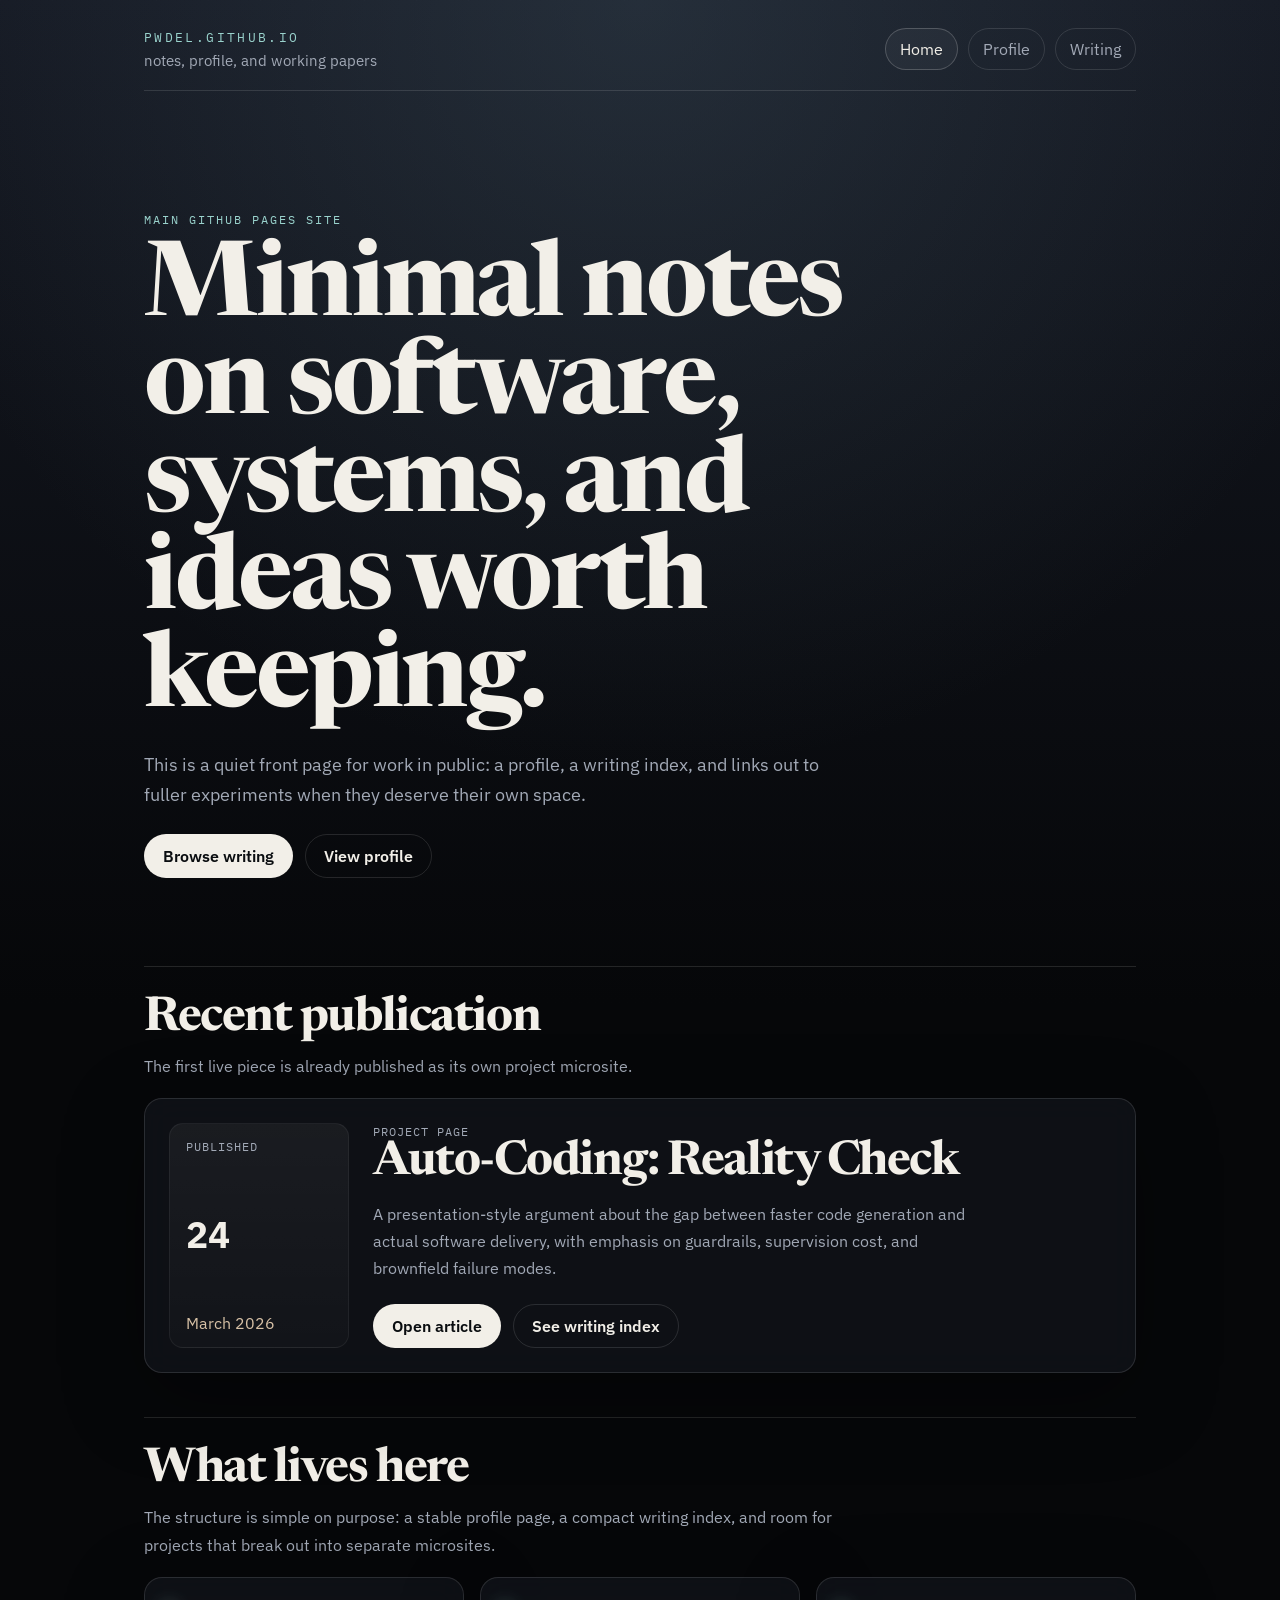
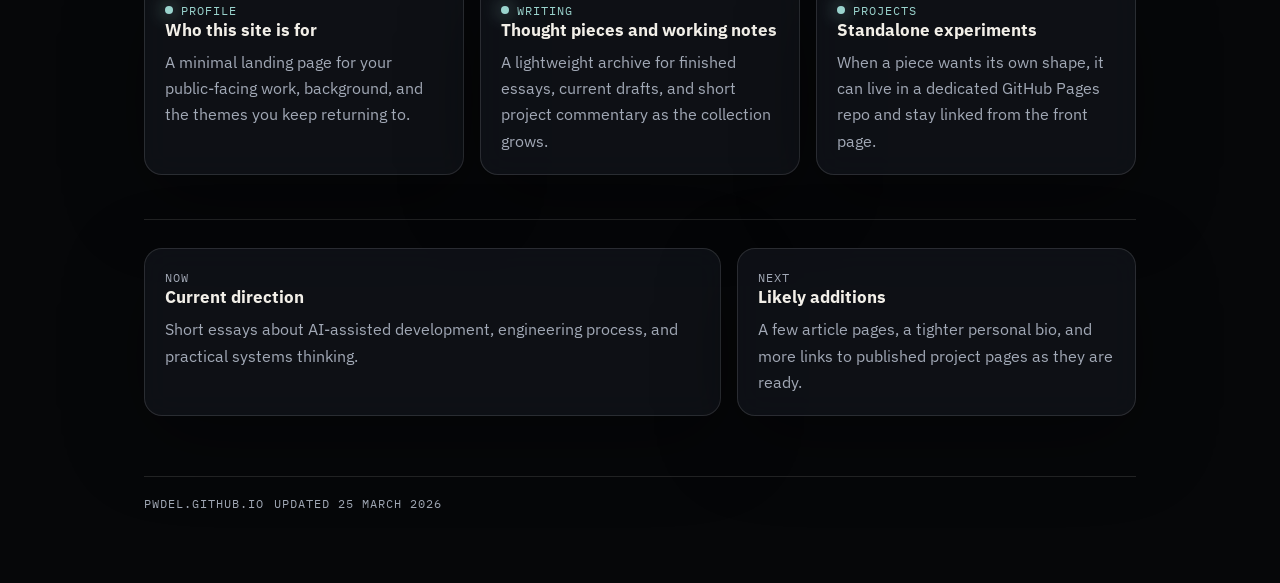
==== index.html @ 38456970 "Initial personal site" ====
<!DOCTYPE html>
<html lang="en">
<head>
  <meta charset="UTF-8">
  <meta name="viewport" content="width=device-width, initial-scale=1.0">
  <meta name="description" content="pwdel: minimal notes on software, systems, and ideas in public.">
  <title>pwdel</title>
  <link rel="stylesheet" href="/assets/site.css">
</head>
<body>
  <div class="site-shell">
    <header class="site-header">
      <a class="brand" href="/">
        <span class="brand-mark">pwdel.github.io</span>
        <span class="brand-sub">notes, profile, and working papers</span>
      </a>
      <nav class="site-nav" aria-label="Primary">
        <a href="/" aria-current="page">Home</a>
        <a href="/profile/">Profile</a>
        <a href="/writing/">Writing</a>
      </nav>
    </header>

    <main>
      <section class="hero">
        <p class="eyebrow">Main GitHub Pages Site</p>
        <h1>Minimal notes on software, systems, and ideas worth keeping.</h1>
        <p class="hero-copy">
          This is a quiet front page for work in public: a profile, a writing index, and links out to
          fuller experiments when they deserve their own space.
        </p>
        <div class="hero-actions">
          <a class="button" href="/writing/">Browse writing</a>
          <a class="button ghost" href="/profile/">View profile</a>
        </div>
      </section>

      <section class="section">
        <div class="section-header">
          <h2 class="section-title">Recent publication</h2>
          <p class="section-copy">The first live piece is already published as its own project microsite.</p>
        </div>

        <article class="feature-card">
          <div class="date-block">
            <span class="label">Published</span>
            <span class="day">24</span>
            <span class="month">March 2026</span>
          </div>
          <div>
            <div class="meta">Project page</div>
            <h3 class="feature-title">Auto-Coding: Reality Check</h3>
            <p class="feature-summary">
              A presentation-style argument about the gap between faster code generation and actual
              software delivery, with emphasis on guardrails, supervision cost, and brownfield failure modes.
            </p>
            <div class="link-row">
              <a class="button" href="https://pwdel.github.io/auto-code-reality-check/">Open article</a>
              <a class="button ghost" href="/writing/">See writing index</a>
            </div>
          </div>
        </article>
      </section>

      <section class="section">
        <div class="section-header">
          <h2 class="section-title">What lives here</h2>
          <p class="section-copy">The structure is simple on purpose: a stable profile page, a compact writing index, and room for projects that break out into separate microsites.</p>
        </div>
        <div class="card-grid">
          <article class="card">
            <div class="pill">Profile</div>
            <h3>Who this site is for</h3>
            <p>A minimal landing page for your public-facing work, background, and the themes you keep returning to.</p>
          </article>
          <article class="card">
            <div class="pill">Writing</div>
            <h3>Thought pieces and working notes</h3>
            <p>A lightweight archive for finished essays, current drafts, and short project commentary as the collection grows.</p>
          </article>
          <article class="card">
            <div class="pill">Projects</div>
            <h3>Standalone experiments</h3>
            <p>When a piece wants its own shape, it can live in a dedicated GitHub Pages repo and stay linked from the front page.</p>
          </article>
        </div>
      </section>

      <section class="section split">
        <article class="mini-card">
          <div class="meta">Now</div>
          <h3>Current direction</h3>
          <p>Short essays about AI-assisted development, engineering process, and practical systems thinking.</p>
        </article>
        <article class="mini-card">
          <div class="meta">Next</div>
          <h3>Likely additions</h3>
          <p>A few article pages, a tighter personal bio, and more links to published project pages as they are ready.</p>
        </article>
      </section>
    </main>

    <footer class="footer">
      <div class="footer-note">
        <span>pwdel.github.io</span>
        <span>Updated 25 March 2026</span>
      </div>
    </footer>
  </div>
</body>
</html>
---- assets/site.css ----
@import url('https://fonts.googleapis.com/css2?family=IBM+Plex+Mono:wght@400;500&family=IBM+Plex+Sans:wght@400;500;600;700&family=Newsreader:opsz,wght@6..72,500;6..72,700&display=swap');

:root {
  --bg: #060709;
  --bg-top: #151923;
  --panel: rgba(16, 19, 25, 0.82);
  --panel-strong: rgba(20, 24, 32, 0.92);
  --line: rgba(255, 255, 255, 0.12);
  --line-strong: rgba(255, 255, 255, 0.2);
  --text: #f2efe8;
  --muted: #a2a9b6;
  --accent: #9ad3cd;
  --accent-soft: rgba(154, 211, 205, 0.14);
  --warm: #d7c1a6;
  --shadow: 0 24px 80px rgba(0, 0, 0, 0.35);
  --radius: 18px;
  --content-width: 1040px;
}

* {
  box-sizing: border-box;
}

html {
  scroll-behavior: smooth;
}

body {
  margin: 0;
  min-height: 100vh;
  color: var(--text);
  font-family: 'IBM Plex Sans', sans-serif;
  background:
    radial-gradient(circle at top, rgba(74, 96, 111, 0.3), transparent 34%),
    linear-gradient(180deg, var(--bg-top) 0%, var(--bg) 46%);
}

body::before {
  content: "";
  position: fixed;
  inset: 0;
  pointer-events: none;
  opacity: 0.18;
  background-image:
    linear-gradient(rgba(255, 255, 255, 0.04) 1px, transparent 1px),
    linear-gradient(90deg, rgba(255, 255, 255, 0.04) 1px, transparent 1px);
  background-size: 52px 52px;
  mask-image: linear-gradient(180deg, rgba(0, 0, 0, 0.85), transparent 72%);
}

a {
  color: inherit;
}

.site-shell {
  position: relative;
  width: min(100%, var(--content-width));
  margin: 0 auto;
  padding: 28px 24px 72px;
}

.site-header {
  display: flex;
  align-items: center;
  justify-content: space-between;
  gap: 24px;
  padding-bottom: 20px;
}

.brand {
  display: inline-flex;
  flex-direction: column;
  gap: 4px;
  text-decoration: none;
}

.brand-mark {
  font-family: 'IBM Plex Mono', monospace;
  font-size: 0.82rem;
  letter-spacing: 0.18em;
  text-transform: uppercase;
  color: var(--accent);
}

.brand-sub {
  color: var(--muted);
  font-size: 0.95rem;
}

.site-nav {
  display: flex;
  flex-wrap: wrap;
  gap: 10px;
}

.site-nav a {
  border: 1px solid var(--line);
  border-radius: 999px;
  padding: 10px 14px;
  text-decoration: none;
  color: var(--muted);
  transition: 180ms ease;
}

.site-nav a:hover,
.site-nav a[aria-current="page"] {
  color: var(--text);
  border-color: var(--line-strong);
  background: rgba(255, 255, 255, 0.04);
}

.hero {
  padding: clamp(52px, 10vw, 120px) 0 44px;
  border-top: 1px solid var(--line);
}

.eyebrow {
  margin: 0 0 16px;
  font-family: 'IBM Plex Mono', monospace;
  font-size: 0.78rem;
  color: var(--accent);
  letter-spacing: 0.16em;
  text-transform: uppercase;
}

.hero h1,
.section-title,
.page-title,
.feature-title {
  margin: 0;
  font-family: 'Newsreader', serif;
  letter-spacing: -0.03em;
}

.hero h1 {
  max-width: 12ch;
  font-size: clamp(3.2rem, 9vw, 6.5rem);
  line-height: 0.94;
}

.hero-copy {
  max-width: 680px;
  margin-top: 18px;
  font-size: 1.1rem;
  line-height: 1.7;
  color: var(--muted);
}

.hero-actions {
  display: flex;
  flex-wrap: wrap;
  gap: 12px;
  margin-top: 24px;
}

.button {
  display: inline-flex;
  align-items: center;
  justify-content: center;
  min-height: 44px;
  padding: 0 18px;
  border-radius: 999px;
  border: 1px solid transparent;
  background: var(--text);
  color: #0a0d10;
  font-weight: 600;
  text-decoration: none;
  transition: 180ms ease;
}

.button:hover {
  transform: translateY(-1px);
}

.button.ghost {
  color: var(--text);
  background: transparent;
  border-color: var(--line);
}

.button.ghost:hover {
  border-color: var(--line-strong);
}

.section {
  margin-top: 44px;
  padding-top: 28px;
  border-top: 1px solid var(--line);
}

.section-header {
  display: grid;
  gap: 10px;
  margin-bottom: 18px;
}

.section-title,
.page-title {
  font-size: clamp(2rem, 4vw, 3rem);
  line-height: 1;
}

.section-copy,
.page-copy,
.lede,
.list-copy {
  margin: 0;
  max-width: 700px;
  line-height: 1.7;
  color: var(--muted);
}

.feature-card,
.card,
.timeline-item,
.mini-card {
  border: 1px solid var(--line);
  border-radius: var(--radius);
  background: var(--panel);
  box-shadow: var(--shadow);
  backdrop-filter: blur(14px);
}

.feature-card {
  display: grid;
  grid-template-columns: minmax(0, 180px) minmax(0, 1fr);
  gap: 24px;
  padding: 24px;
}

.date-block {
  display: flex;
  flex-direction: column;
  justify-content: space-between;
  gap: 14px;
  padding: 14px 16px;
  border-radius: 14px;
  background: linear-gradient(180deg, rgba(255, 255, 255, 0.05), rgba(255, 255, 255, 0.02));
  border: 1px solid rgba(255, 255, 255, 0.06);
}

.date-block .label,
.meta,
.list-meta,
.pill,
.footer-note {
  font-family: 'IBM Plex Mono', monospace;
  font-size: 0.78rem;
  letter-spacing: 0.08em;
  text-transform: uppercase;
}

.date-block .label,
.meta,
.list-meta,
.footer-note {
  color: var(--muted);
}

.date-block .day {
  font-size: 2.3rem;
  font-weight: 700;
  color: var(--text);
}

.date-block .month {
  color: var(--warm);
}

.feature-title {
  font-size: clamp(1.9rem, 4vw, 3rem);
  line-height: 1;
}

.feature-summary {
  margin: 14px 0 0;
  max-width: 60ch;
  line-height: 1.7;
  color: var(--muted);
}

.link-row {
  display: flex;
  flex-wrap: wrap;
  gap: 12px;
  margin-top: 22px;
}

.text-link {
  color: var(--accent);
  text-decoration: none;
}

.text-link:hover {
  text-decoration: underline;
}

.card-grid {
  display: grid;
  grid-template-columns: repeat(3, minmax(0, 1fr));
  gap: 16px;
}

.card,
.mini-card {
  padding: 20px;
}

.card h3,
.mini-card h3 {
  margin: 0 0 8px;
  font-size: 1.08rem;
}

.card p,
.mini-card p,
.timeline-item p {
  margin: 0;
  line-height: 1.65;
  color: var(--muted);
}

.pill {
  display: inline-flex;
  align-items: center;
  gap: 8px;
  color: var(--accent);
}

.pill::before {
  content: "";
  width: 8px;
  height: 8px;
  border-radius: 50%;
  background: currentColor;
  box-shadow: 0 0 18px currentColor;
}

.page-hero {
  padding: 54px 0 20px;
  border-top: 1px solid var(--line);
}

.page-title {
  max-width: 14ch;
}

.timeline {
  display: grid;
  gap: 16px;
}

.timeline-item {
  padding: 22px;
}

.timeline-top {
  display: flex;
  flex-wrap: wrap;
  align-items: center;
  justify-content: space-between;
  gap: 12px;
  margin-bottom: 12px;
}

.timeline-item h3 {
  margin: 0;
  font-family: 'Newsreader', serif;
  font-size: 2rem;
  line-height: 1;
}

.status-tag {
  display: inline-flex;
  align-items: center;
  gap: 8px;
  min-height: 28px;
  padding: 0 12px;
  border-radius: 999px;
  border: 1px solid var(--line);
  color: var(--muted);
  background: var(--panel-strong);
  font-family: 'IBM Plex Mono', monospace;
  font-size: 0.75rem;
  letter-spacing: 0.08em;
  text-transform: uppercase;
}

.status-tag.live {
  color: var(--accent);
  border-color: rgba(154, 211, 205, 0.25);
  background: var(--accent-soft);
}

.split {
  display: grid;
  grid-template-columns: minmax(0, 1.3fr) minmax(0, 0.9fr);
  gap: 16px;
}

.footer {
  margin-top: 60px;
  padding-top: 18px;
  border-top: 1px solid var(--line);
}

.footer-note {
  display: flex;
  flex-wrap: wrap;
  gap: 10px;
}

@media (max-width: 860px) {
  .site-header,
  .feature-card,
  .split {
    grid-template-columns: 1fr;
  }

  .site-header {
    display: grid;
  }

  .card-grid {
    grid-template-columns: 1fr;
  }
}

@media (max-width: 640px) {
  .site-shell {
    padding: 20px 16px 56px;
  }

  .hero {
    padding-top: 42px;
  }

  .hero h1 {
    max-width: 9ch;
  }

  .feature-card,
  .timeline-item,
  .card,
  .mini-card {
    padding: 18px;
  }

  .timeline-item h3 {
    font-size: 1.7rem;
  }
}
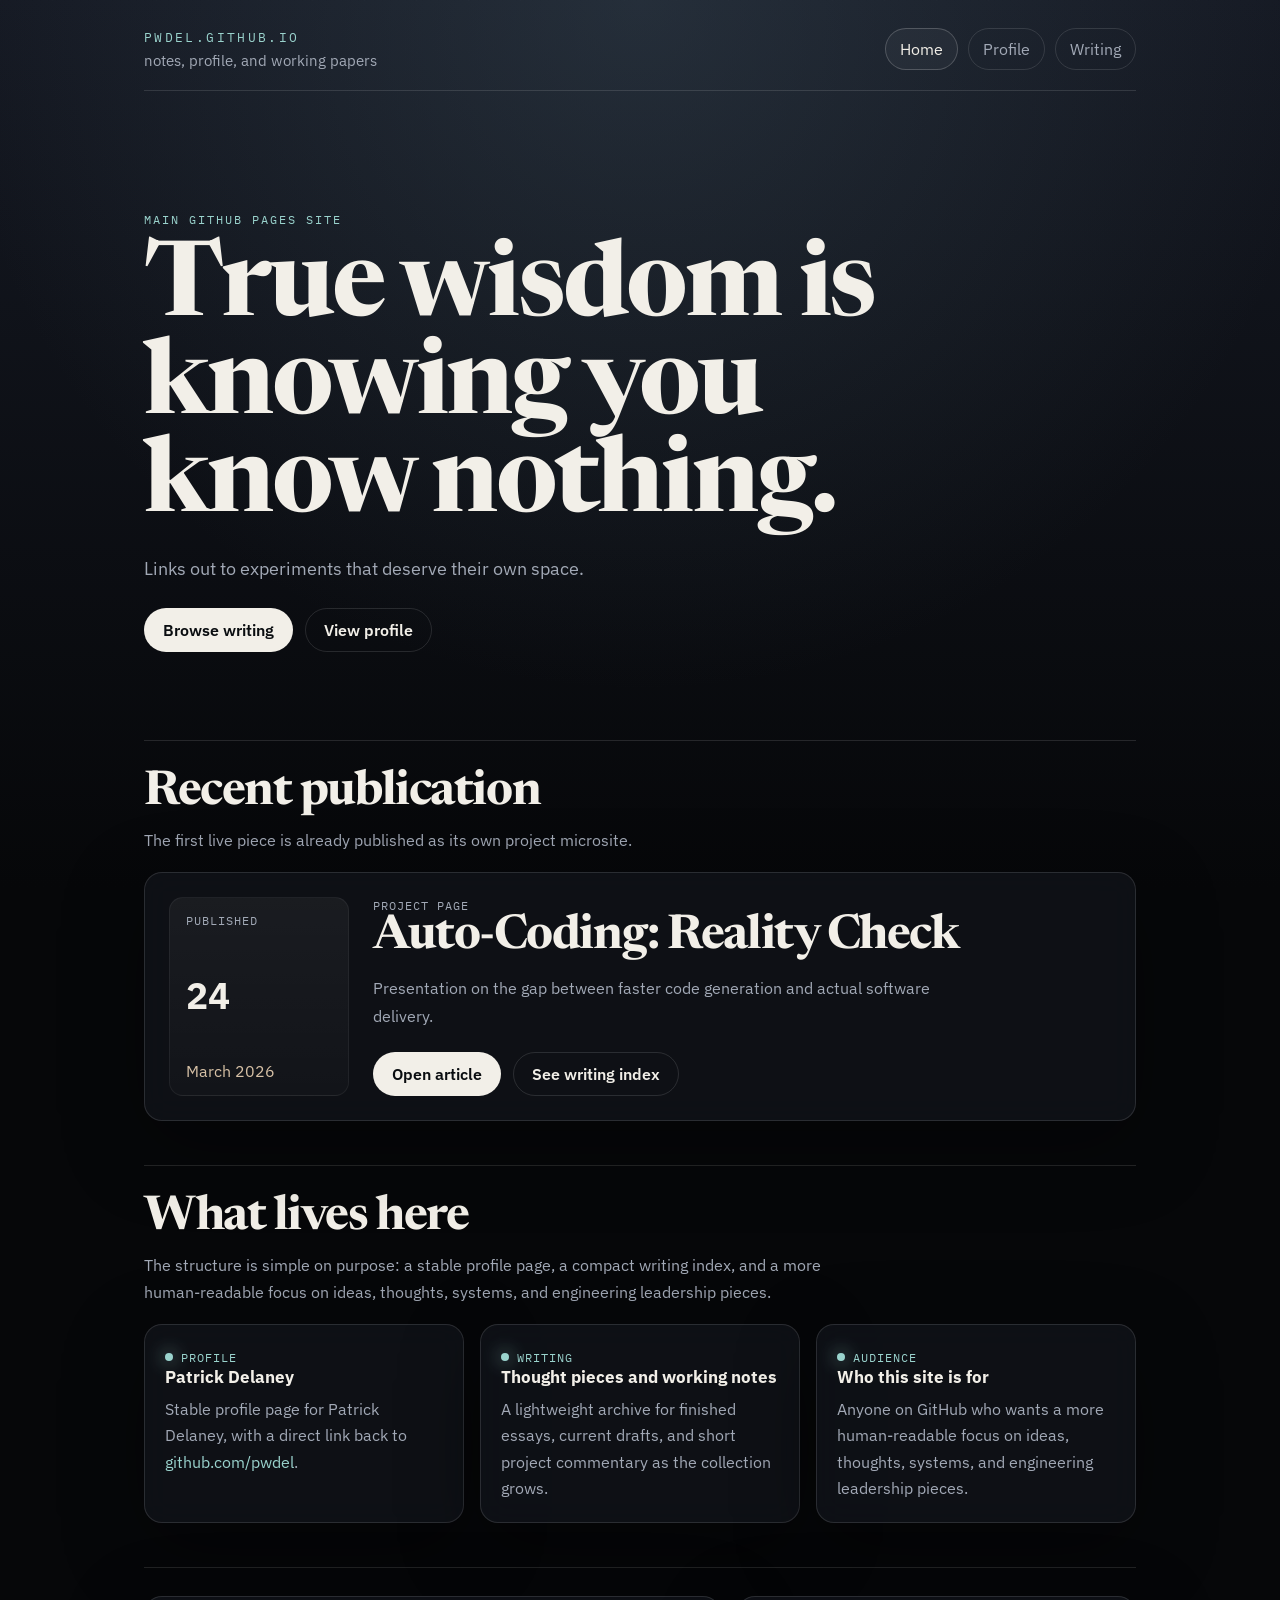
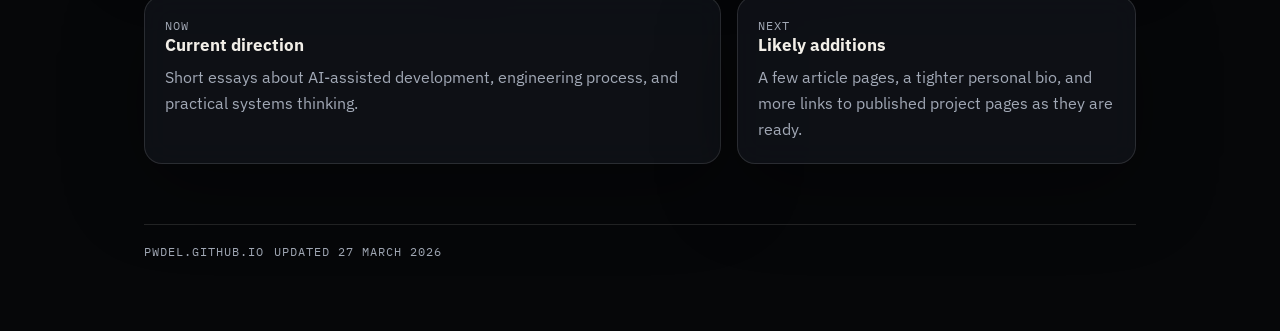
==== commit 7a26e702: "Update site and profile copy" ====
--- a/index.html
+++ b/index.html
@@ -24,10 +24,9 @@
     <main>
       <section class="hero">
         <p class="eyebrow">Main GitHub Pages Site</p>
-        <h1>Minimal notes on software, systems, and ideas worth keeping.</h1>
+        <h1>True wisdom is knowing you know nothing.</h1>
         <p class="hero-copy">
-          This is a quiet front page for work in public: a profile, a writing index, and links out to
-          fuller experiments when they deserve their own space.
+          Links out to experiments that deserve their own space.
         </p>
         <div class="hero-actions">
           <a class="button" href="/writing/">Browse writing</a>
@@ -51,8 +50,7 @@
             <div class="meta">Project page</div>
             <h3 class="feature-title">Auto-Coding: Reality Check</h3>
             <p class="feature-summary">
-              A presentation-style argument about the gap between faster code generation and actual
-              software delivery, with emphasis on guardrails, supervision cost, and brownfield failure modes.
+              Presentation on the gap between faster code generation and actual software delivery.
             </p>
             <div class="link-row">
               <a class="button" href="https://pwdel.github.io/auto-code-reality-check/">Open article</a>
@@ -65,13 +63,13 @@
       <section class="section">
         <div class="section-header">
           <h2 class="section-title">What lives here</h2>
-          <p class="section-copy">The structure is simple on purpose: a stable profile page, a compact writing index, and room for projects that break out into separate microsites.</p>
+          <p class="section-copy">The structure is simple on purpose: a stable profile page, a compact writing index, and a more human-readable focus on ideas, thoughts, systems, and engineering leadership pieces.</p>
         </div>
         <div class="card-grid">
           <article class="card">
             <div class="pill">Profile</div>
-            <h3>Who this site is for</h3>
-            <p>A minimal landing page for your public-facing work, background, and the themes you keep returning to.</p>
+            <h3>Patrick Delaney</h3>
+            <p>Stable profile page for Patrick Delaney, with a direct link back to <a class="text-link" href="https://github.com/pwdel">github.com/pwdel</a>.</p>
           </article>
           <article class="card">
             <div class="pill">Writing</div>
@@ -79,9 +77,9 @@
             <p>A lightweight archive for finished essays, current drafts, and short project commentary as the collection grows.</p>
           </article>
           <article class="card">
-            <div class="pill">Projects</div>
-            <h3>Standalone experiments</h3>
-            <p>When a piece wants its own shape, it can live in a dedicated GitHub Pages repo and stay linked from the front page.</p>
+            <div class="pill">Audience</div>
+            <h3>Who this site is for</h3>
+            <p>Anyone on GitHub who wants a more human-readable focus on ideas, thoughts, systems, and engineering leadership pieces.</p>
           </article>
         </div>
       </section>
@@ -103,7 +101,7 @@
     <footer class="footer">
       <div class="footer-note">
         <span>pwdel.github.io</span>
-        <span>Updated 25 March 2026</span>
+        <span>Updated 27 March 2026</span>
       </div>
     </footer>
   </div>
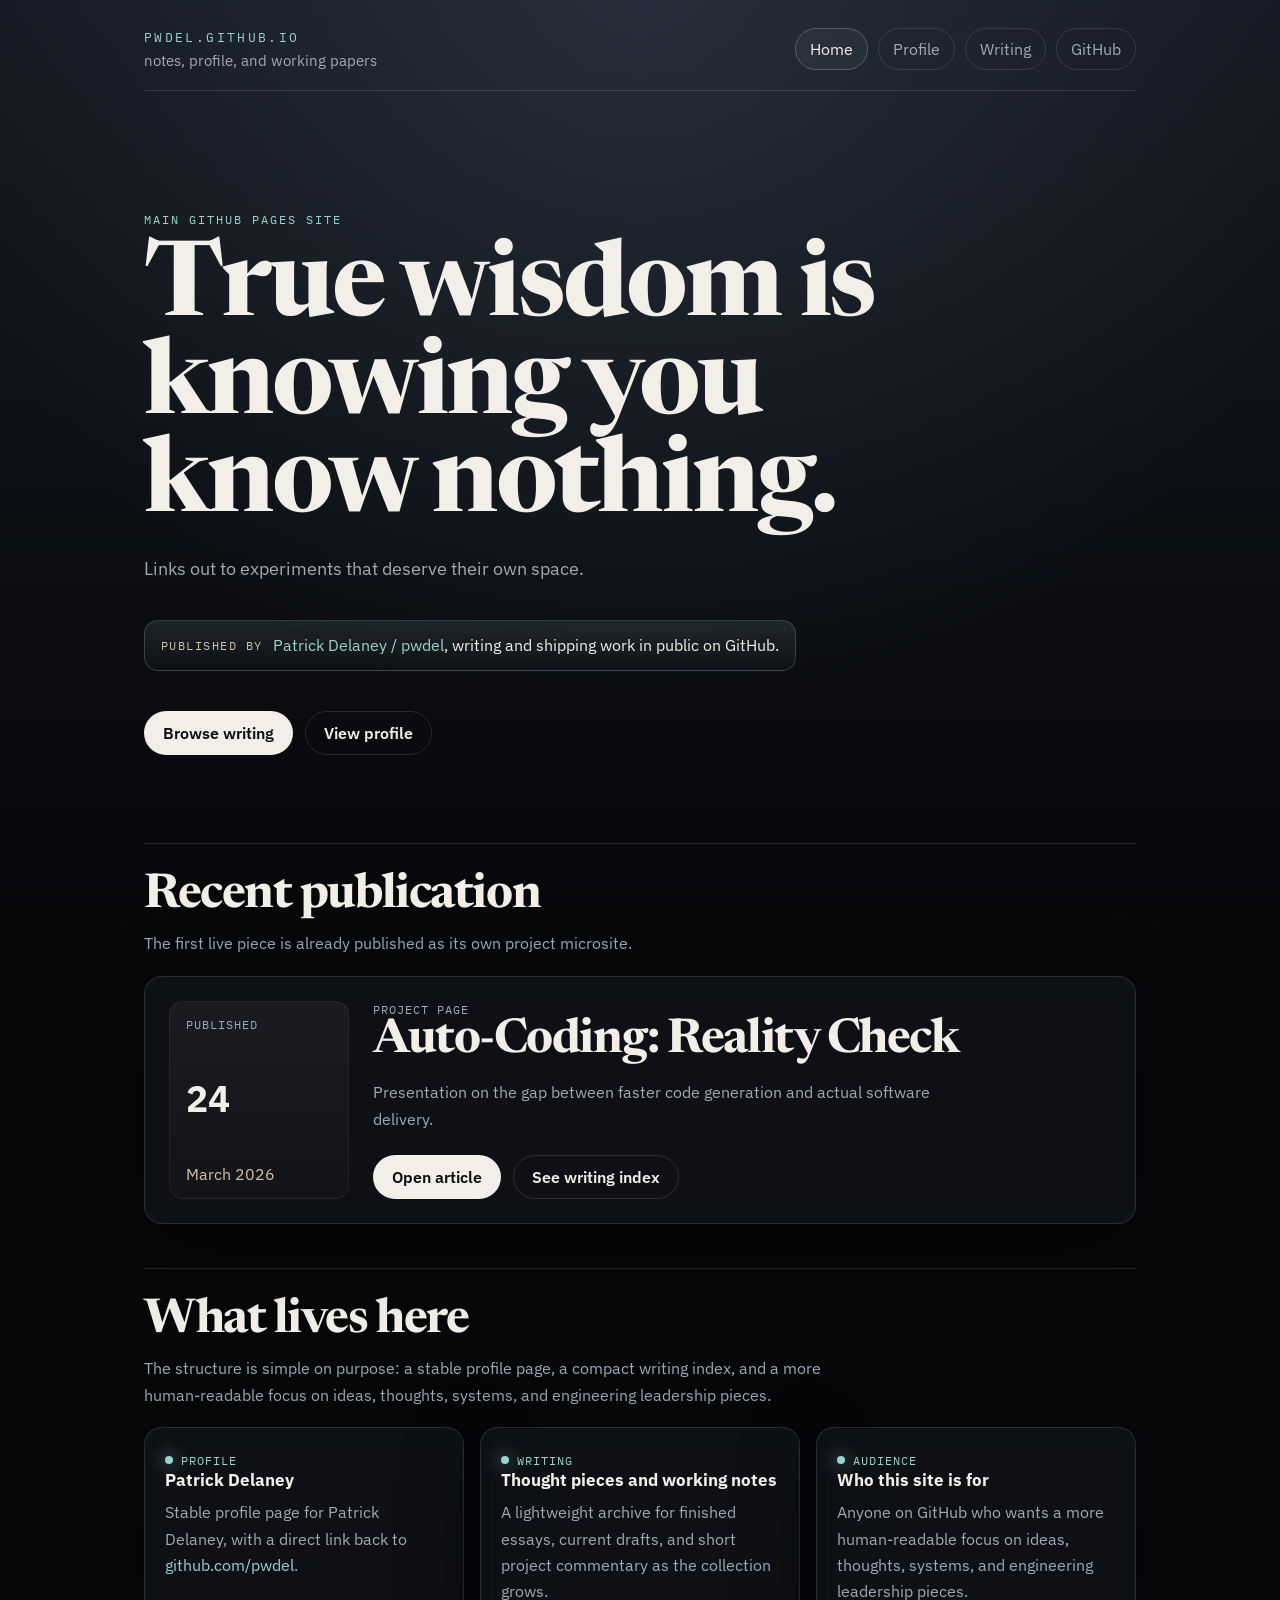
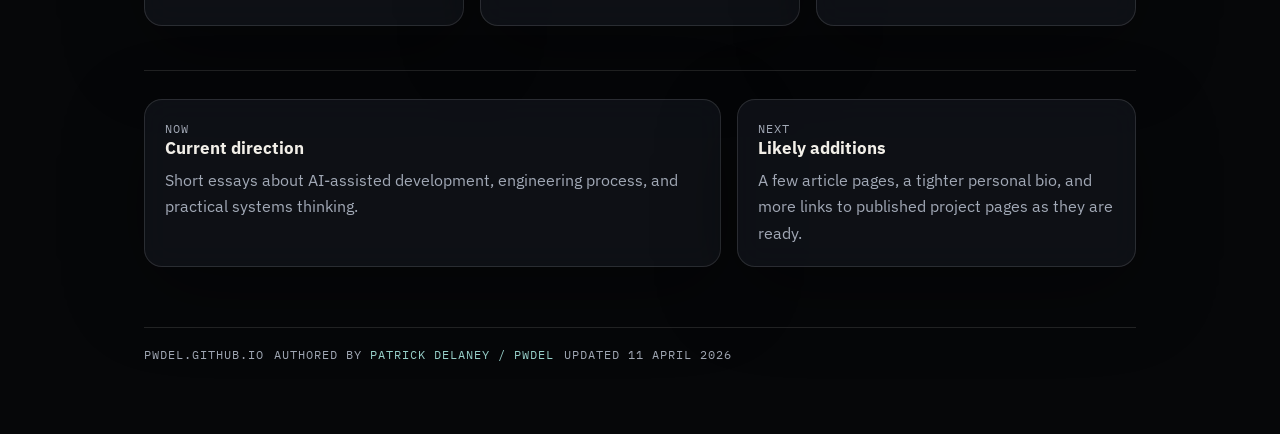
==== commit 71030cec: "Add authorship and local-friendly article links" ====
--- a/index.html
+++ b/index.html
@@ -18,6 +18,7 @@
         <a href="/" aria-current="page">Home</a>
         <a href="/profile/">Profile</a>
         <a href="/writing/">Writing</a>
+        <a href="https://github.com/pwdel" rel="me">GitHub</a>
       </nav>
     </header>
 
@@ -27,6 +28,10 @@
         <h1>True wisdom is knowing you know nothing.</h1>
         <p class="hero-copy">
           Links out to experiments that deserve their own space.
+        </p>
+        <p class="hero-attribution">
+          <span class="hero-attribution-label">Published by</span>
+          <span><a class="text-link" href="https://github.com/pwdel" rel="me">Patrick Delaney / pwdel</a>, writing and shipping work in public on GitHub.</span>
         </p>
         <div class="hero-actions">
           <a class="button" href="/writing/">Browse writing</a>
@@ -53,7 +58,7 @@
               Presentation on the gap between faster code generation and actual software delivery.
             </p>
             <div class="link-row">
-              <a class="button" href="https://pwdel.github.io/auto-code-reality-check/">Open article</a>
+              <a class="button" href="/auto-code-reality-check/">Open article</a>
               <a class="button ghost" href="/writing/">See writing index</a>
             </div>
           </div>
@@ -101,7 +106,8 @@
     <footer class="footer">
       <div class="footer-note">
         <span>pwdel.github.io</span>
-        <span>Updated 27 March 2026</span>
+        <span>Authored by <a class="text-link" href="https://github.com/pwdel" rel="me">Patrick Delaney / pwdel</a></span>
+        <span>Updated 11 April 2026</span>
       </div>
     </footer>
   </div>
--- a/assets/site.css
+++ b/assets/site.css
@@ -146,6 +146,29 @@
   color: var(--muted);
 }
 
+.hero-attribution {
+  display: inline-flex;
+  flex-wrap: wrap;
+  gap: 10px;
+  align-items: center;
+  max-width: 720px;
+  margin-top: 18px;
+  padding: 12px 16px;
+  border: 1px solid rgba(154, 211, 205, 0.22);
+  border-radius: 14px;
+  background: linear-gradient(180deg, rgba(154, 211, 205, 0.12), rgba(255, 255, 255, 0.02));
+  color: var(--text);
+  line-height: 1.6;
+}
+
+.hero-attribution-label {
+  font-family: 'IBM Plex Mono', monospace;
+  font-size: 0.76rem;
+  letter-spacing: 0.12em;
+  text-transform: uppercase;
+  color: var(--warm);
+}
+
 .hero-actions {
   display: flex;
   flex-wrap: wrap;
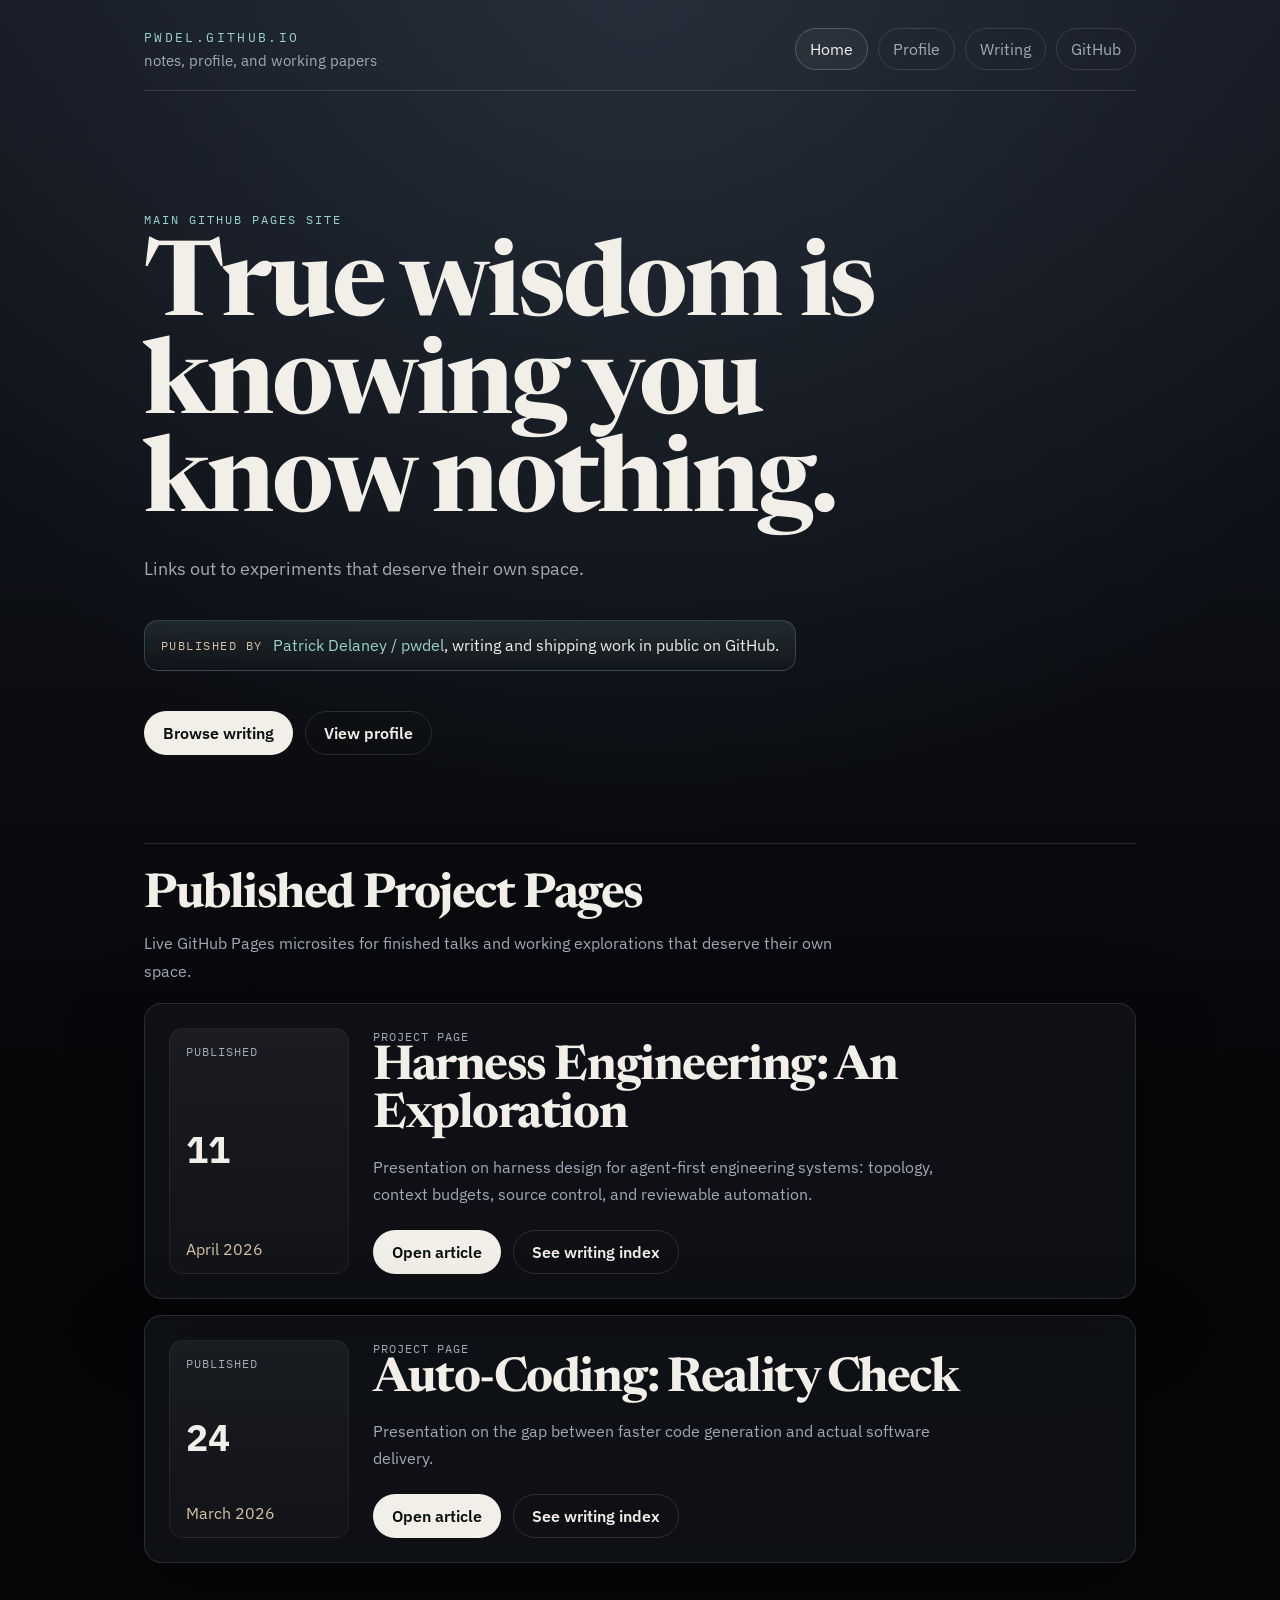
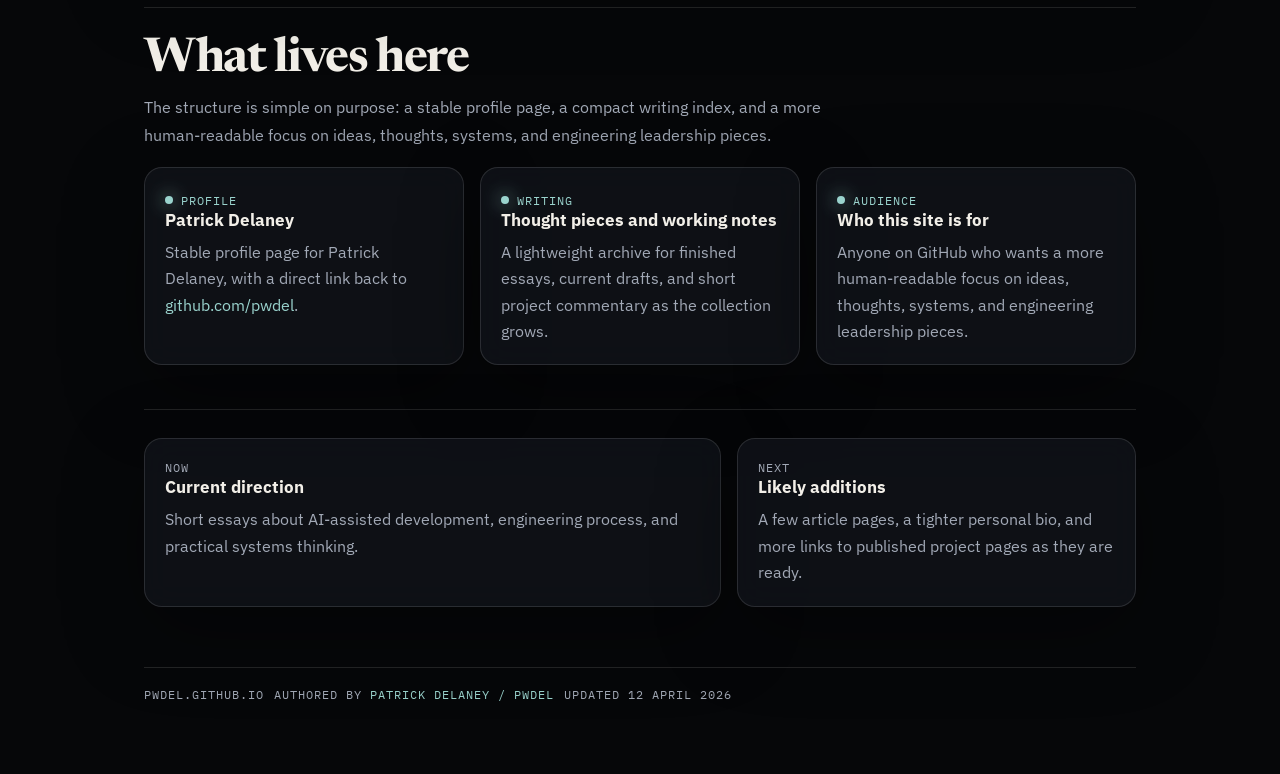
==== commit 730d7cfa: "Add Harness Engineering to published project pages" ====
--- a/index.html
+++ b/index.html
@@ -41,28 +41,49 @@
 
       <section class="section">
         <div class="section-header">
-          <h2 class="section-title">Recent publication</h2>
-          <p class="section-copy">The first live piece is already published as its own project microsite.</p>
+          <h2 class="section-title">Published Project Pages</h2>
+          <p class="section-copy">Live GitHub Pages microsites for finished talks and working explorations that deserve their own space.</p>
         </div>
 
-        <article class="feature-card">
-          <div class="date-block">
-            <span class="label">Published</span>
-            <span class="day">24</span>
-            <span class="month">March 2026</span>
-          </div>
-          <div>
-            <div class="meta">Project page</div>
-            <h3 class="feature-title">Auto-Coding: Reality Check</h3>
-            <p class="feature-summary">
-              Presentation on the gap between faster code generation and actual software delivery.
-            </p>
-            <div class="link-row">
-              <a class="button" href="/auto-code-reality-check/">Open article</a>
-              <a class="button ghost" href="/writing/">See writing index</a>
+        <div class="feature-list">
+          <article class="feature-card">
+            <div class="date-block">
+              <span class="label">Published</span>
+              <span class="day">11</span>
+              <span class="month">April 2026</span>
             </div>
-          </div>
-        </article>
+            <div>
+              <div class="meta">Project page</div>
+              <h3 class="feature-title">Harness Engineering: An Exploration</h3>
+              <p class="feature-summary">
+                Presentation on harness design for agent-first engineering systems: topology, context budgets, source control, and reviewable automation.
+              </p>
+              <div class="link-row">
+                <a class="button" href="/harness-engineering-exploration/">Open article</a>
+                <a class="button ghost" href="/writing/">See writing index</a>
+              </div>
+            </div>
+          </article>
+
+          <article class="feature-card">
+            <div class="date-block">
+              <span class="label">Published</span>
+              <span class="day">24</span>
+              <span class="month">March 2026</span>
+            </div>
+            <div>
+              <div class="meta">Project page</div>
+              <h3 class="feature-title">Auto-Coding: Reality Check</h3>
+              <p class="feature-summary">
+                Presentation on the gap between faster code generation and actual software delivery.
+              </p>
+              <div class="link-row">
+                <a class="button" href="/auto-code-reality-check/">Open article</a>
+                <a class="button ghost" href="/writing/">See writing index</a>
+              </div>
+            </div>
+          </article>
+        </div>
       </section>
 
       <section class="section">
@@ -107,7 +128,7 @@
       <div class="footer-note">
         <span>pwdel.github.io</span>
         <span>Authored by <a class="text-link" href="https://github.com/pwdel" rel="me">Patrick Delaney / pwdel</a></span>
-        <span>Updated 11 April 2026</span>
+        <span>Updated 12 April 2026</span>
       </div>
     </footer>
   </div>
--- a/assets/site.css
+++ b/assets/site.css
@@ -251,6 +251,11 @@
   padding: 24px;
 }
 
+.feature-list {
+  display: grid;
+  gap: 16px;
+}
+
 .date-block {
   display: flex;
   flex-direction: column;
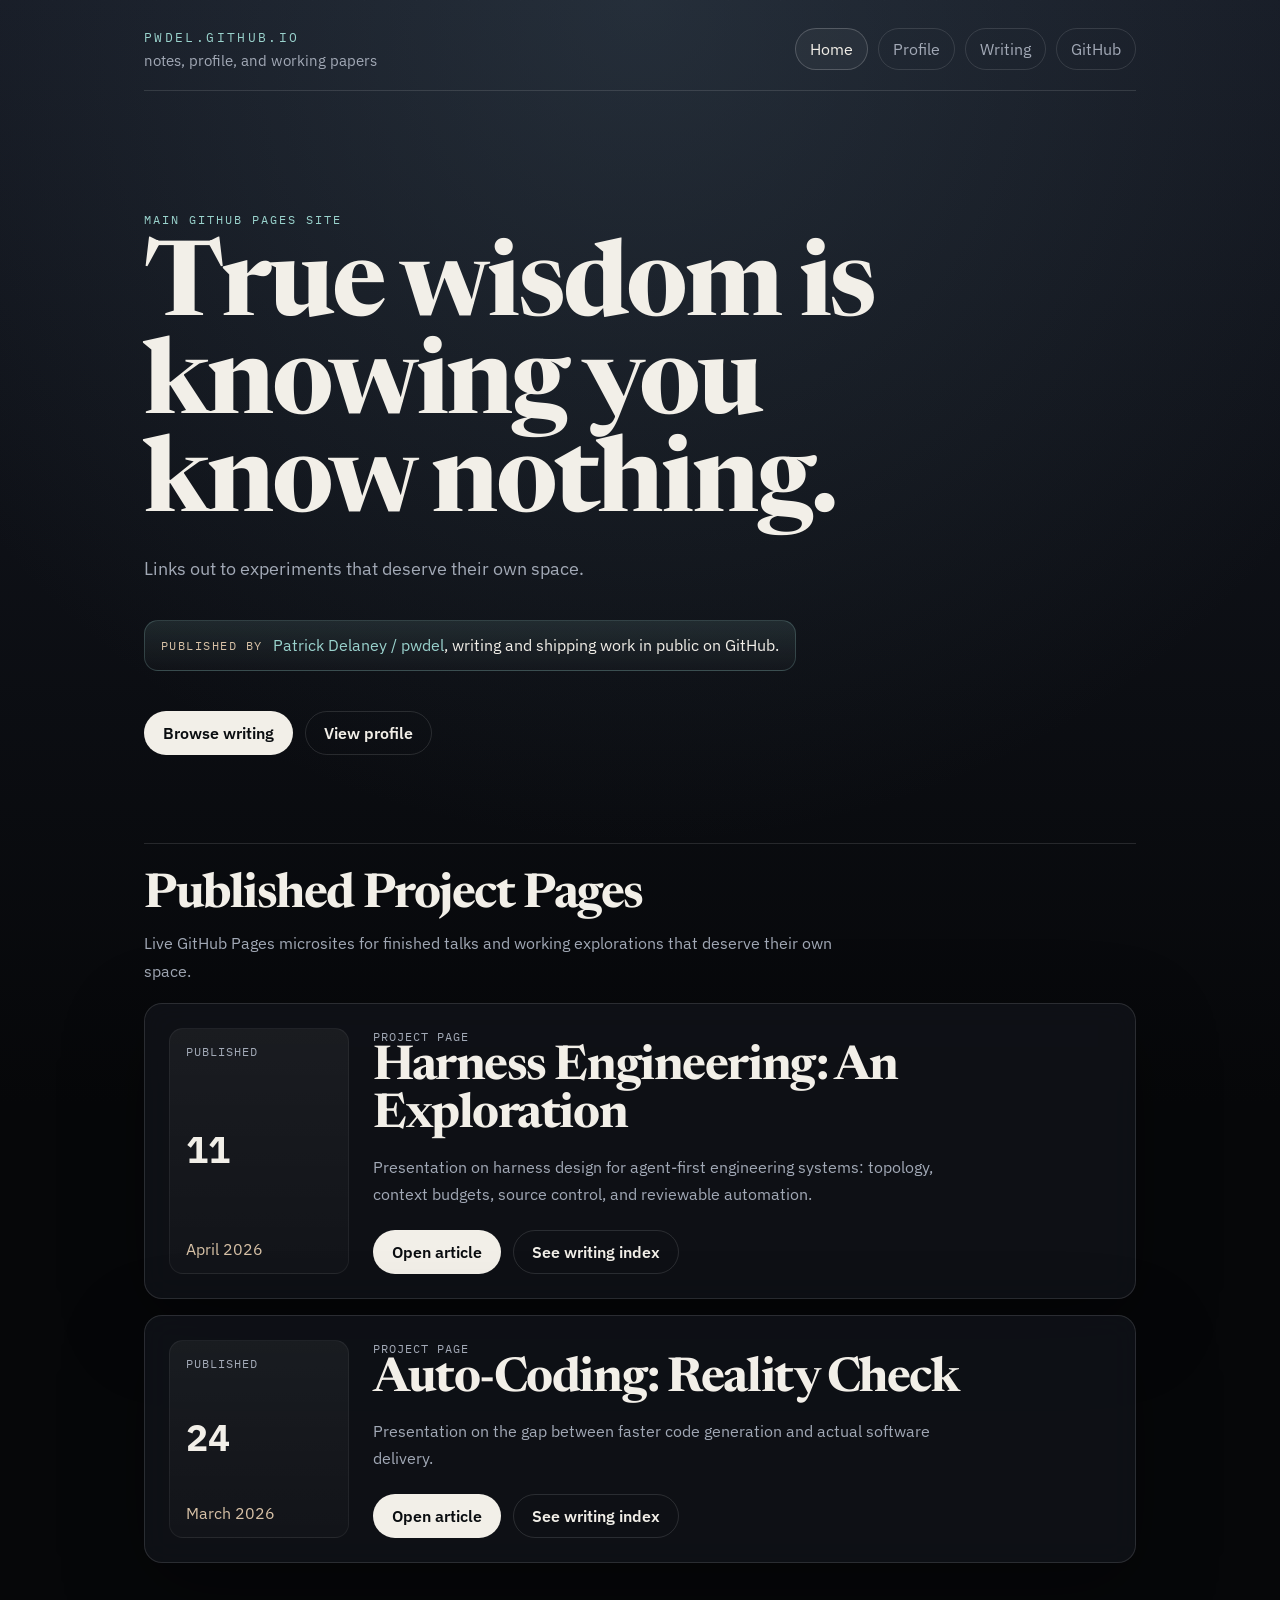
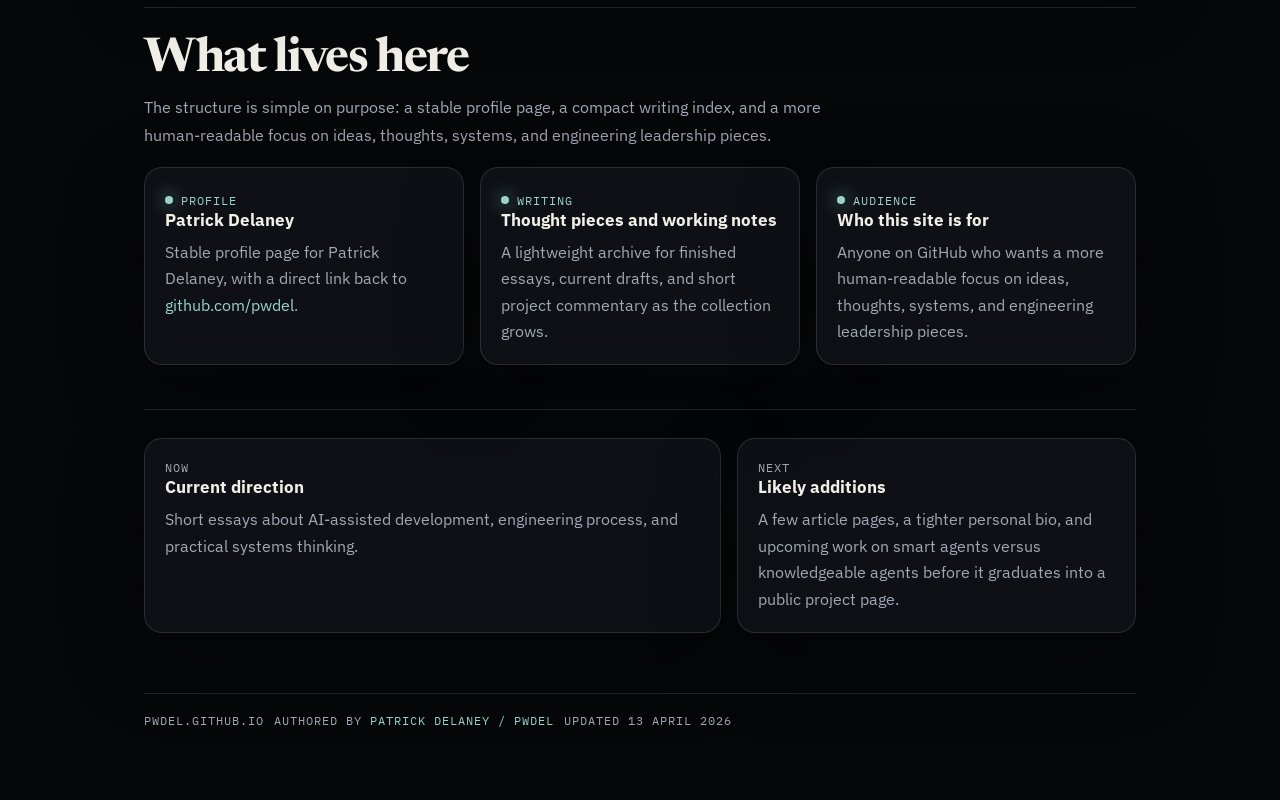
==== commit 6504a977: "Add smart agents topic to future work" ====
--- a/index.html
+++ b/index.html
@@ -119,7 +119,7 @@
         <article class="mini-card">
           <div class="meta">Next</div>
           <h3>Likely additions</h3>
-          <p>A few article pages, a tighter personal bio, and more links to published project pages as they are ready.</p>
+          <p>A few article pages, a tighter personal bio, and upcoming work on smart agents versus knowledgeable agents before it graduates into a public project page.</p>
         </article>
       </section>
     </main>
@@ -128,7 +128,7 @@
       <div class="footer-note">
         <span>pwdel.github.io</span>
         <span>Authored by <a class="text-link" href="https://github.com/pwdel" rel="me">Patrick Delaney / pwdel</a></span>
-        <span>Updated 12 April 2026</span>
+        <span>Updated 13 April 2026</span>
       </div>
     </footer>
   </div>
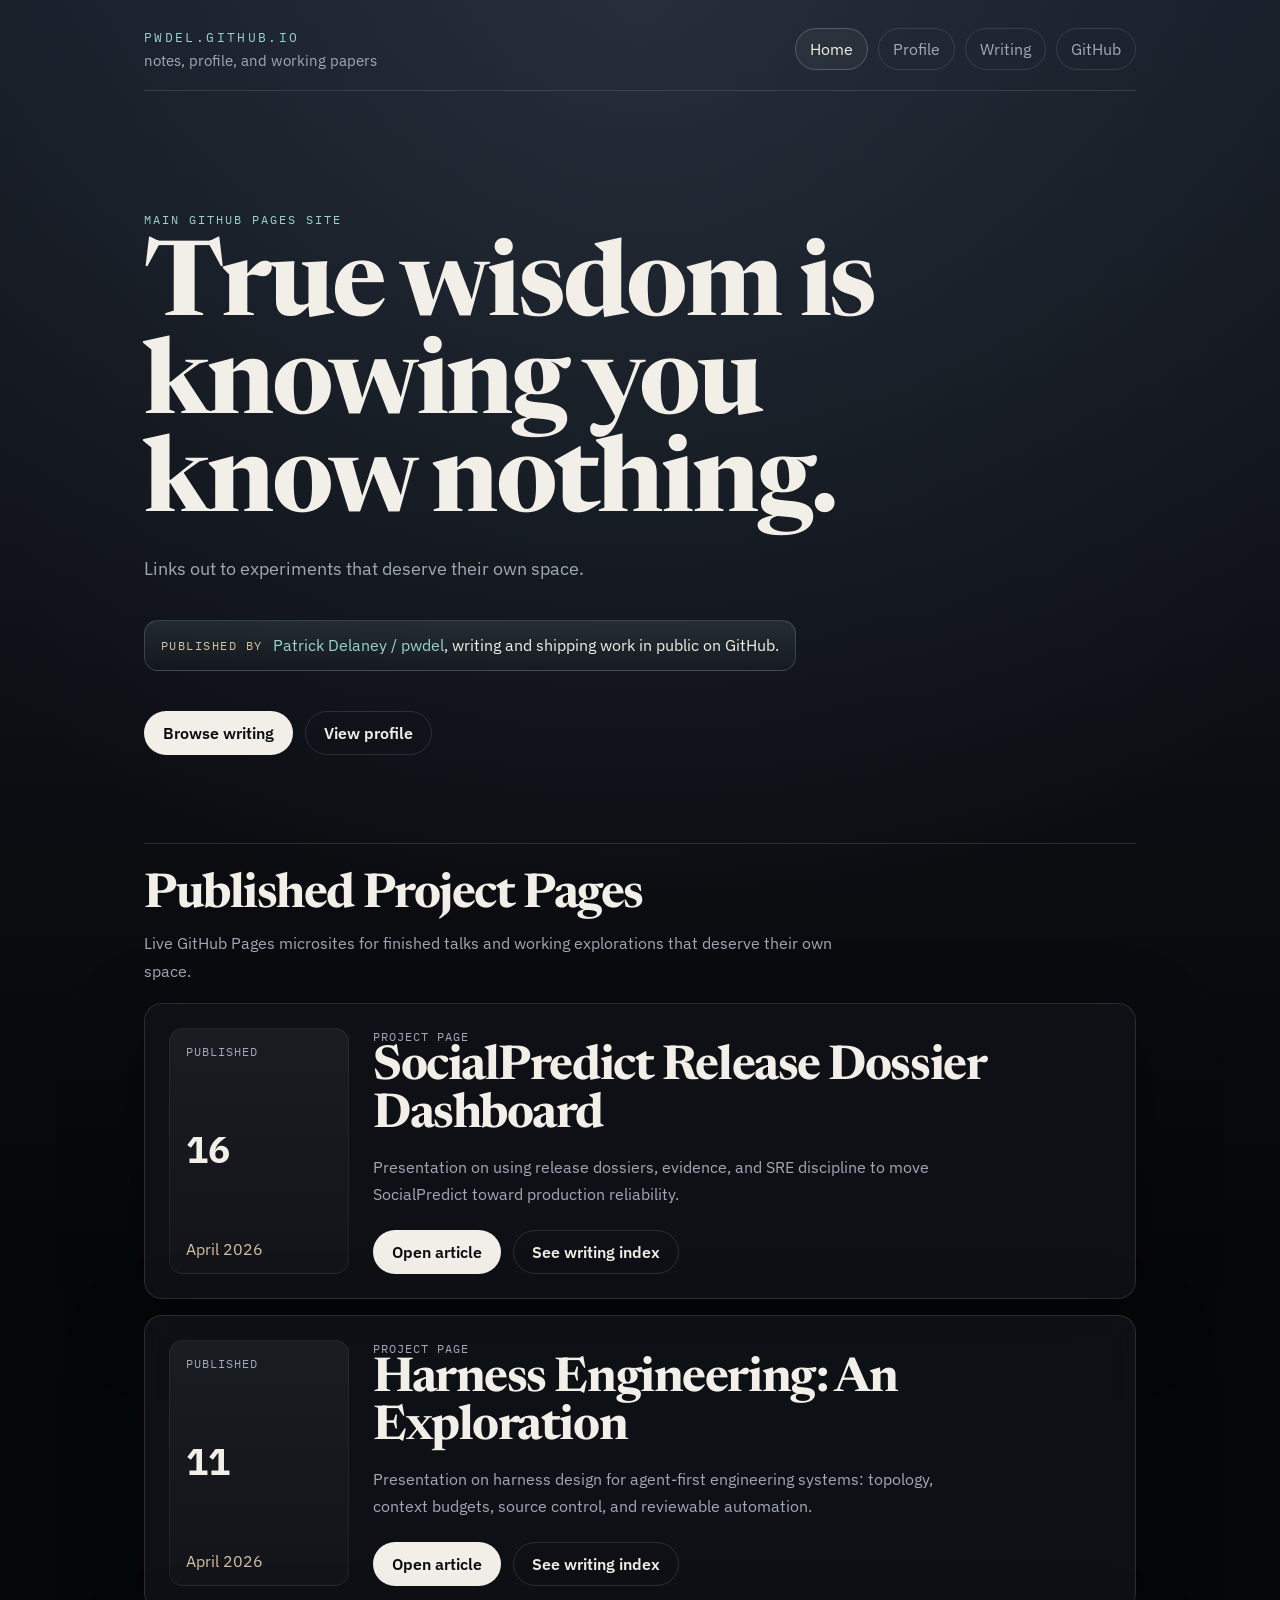
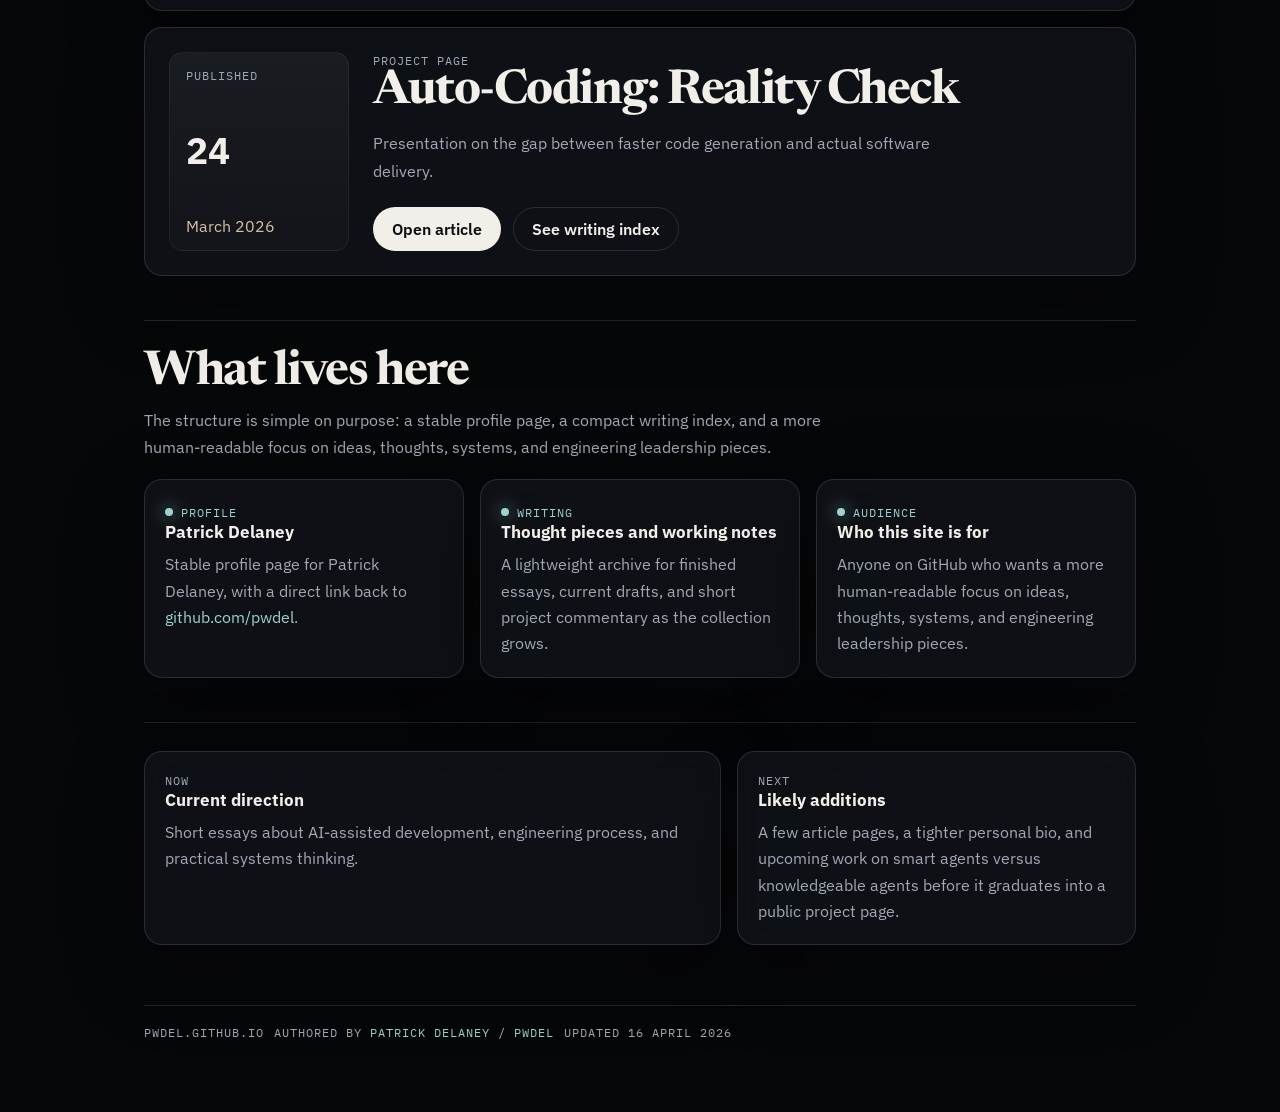
==== commit 301ff65d: "Add SocialPredict dossier dashboard to site" ====
--- a/index.html
+++ b/index.html
@@ -46,6 +46,25 @@
         </div>
 
         <div class="feature-list">
+          <article class="feature-card">
+            <div class="date-block">
+              <span class="label">Published</span>
+              <span class="day">16</span>
+              <span class="month">April 2026</span>
+            </div>
+            <div>
+              <div class="meta">Project page</div>
+              <h3 class="feature-title">SocialPredict Release Dossier Dashboard</h3>
+              <p class="feature-summary">
+                Presentation on using release dossiers, evidence, and SRE discipline to move SocialPredict toward production reliability.
+              </p>
+              <div class="link-row">
+                <a class="button" href="/socialpredict-release-dossier-dashboard/">Open article</a>
+                <a class="button ghost" href="/writing/">See writing index</a>
+              </div>
+            </div>
+          </article>
+
           <article class="feature-card">
             <div class="date-block">
               <span class="label">Published</span>
@@ -128,7 +147,7 @@
       <div class="footer-note">
         <span>pwdel.github.io</span>
         <span>Authored by <a class="text-link" href="https://github.com/pwdel" rel="me">Patrick Delaney / pwdel</a></span>
-        <span>Updated 13 April 2026</span>
+        <span>Updated 16 April 2026</span>
       </div>
     </footer>
   </div>
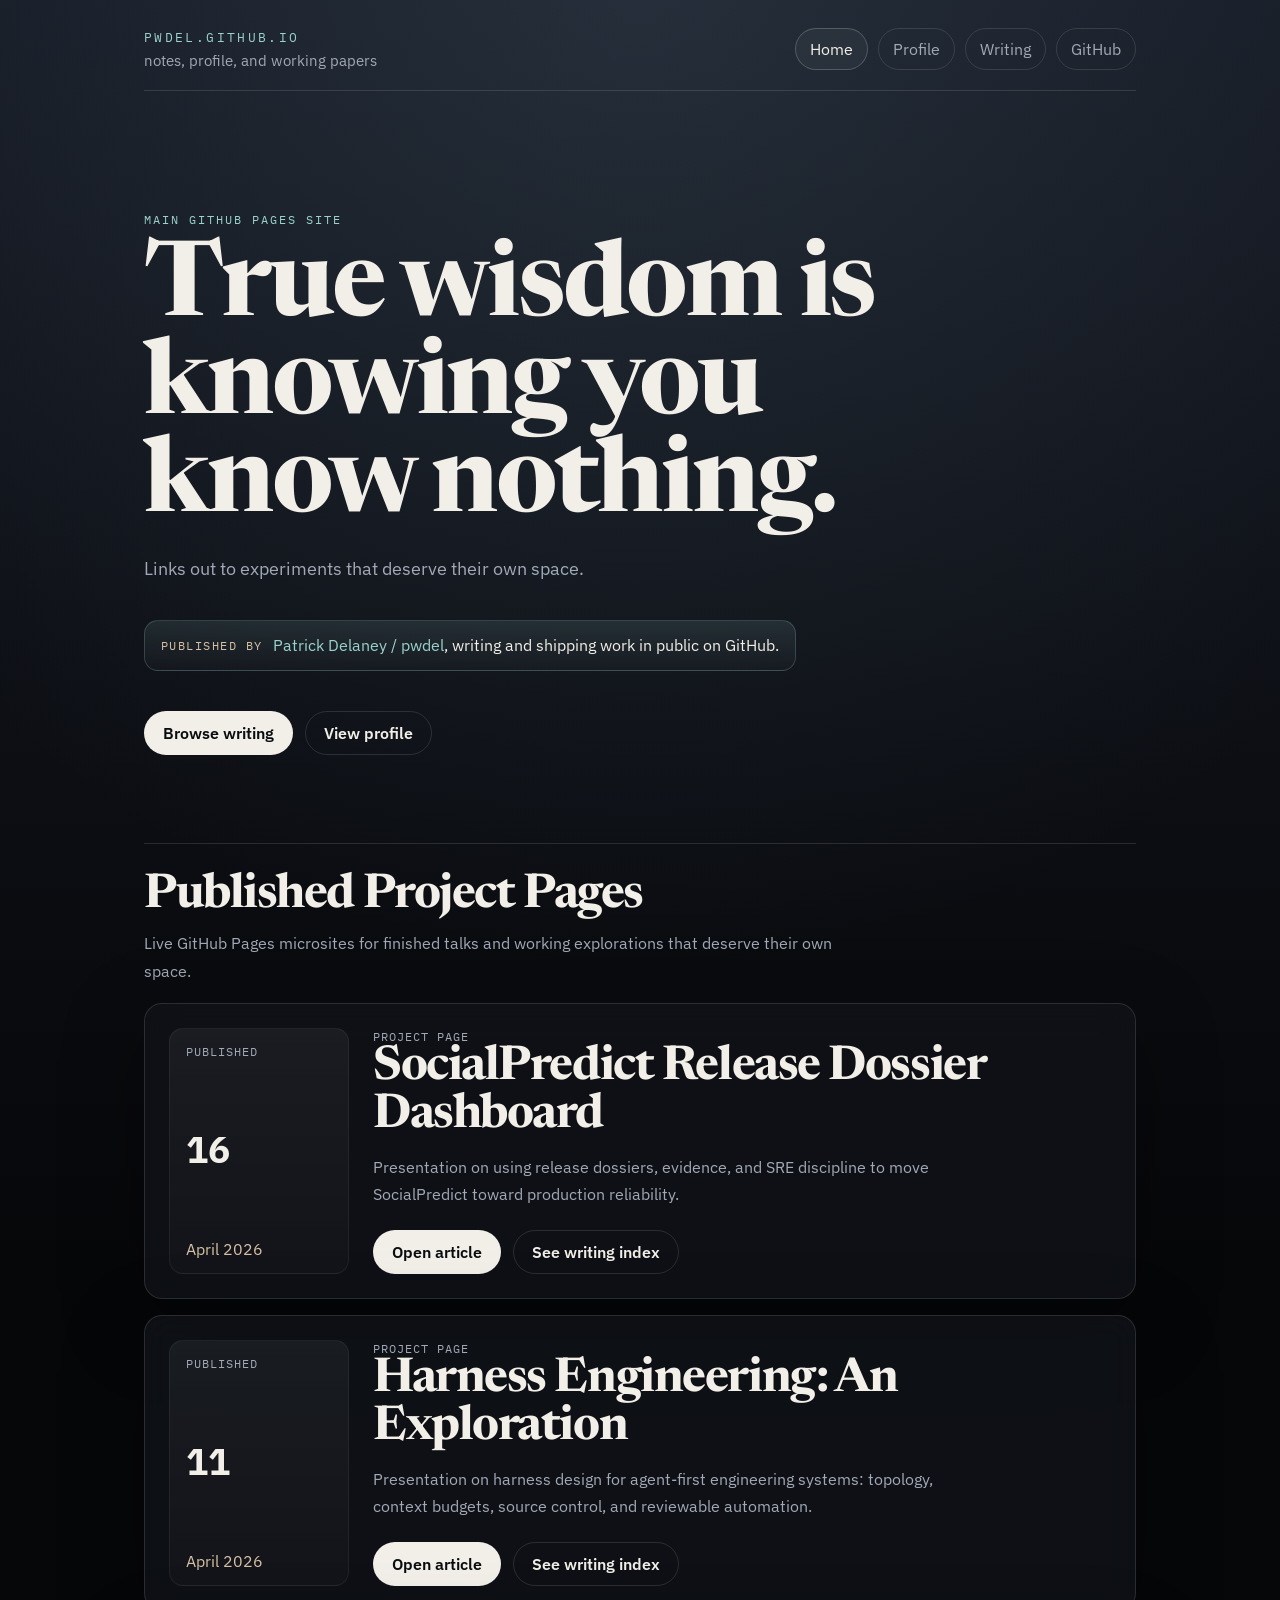
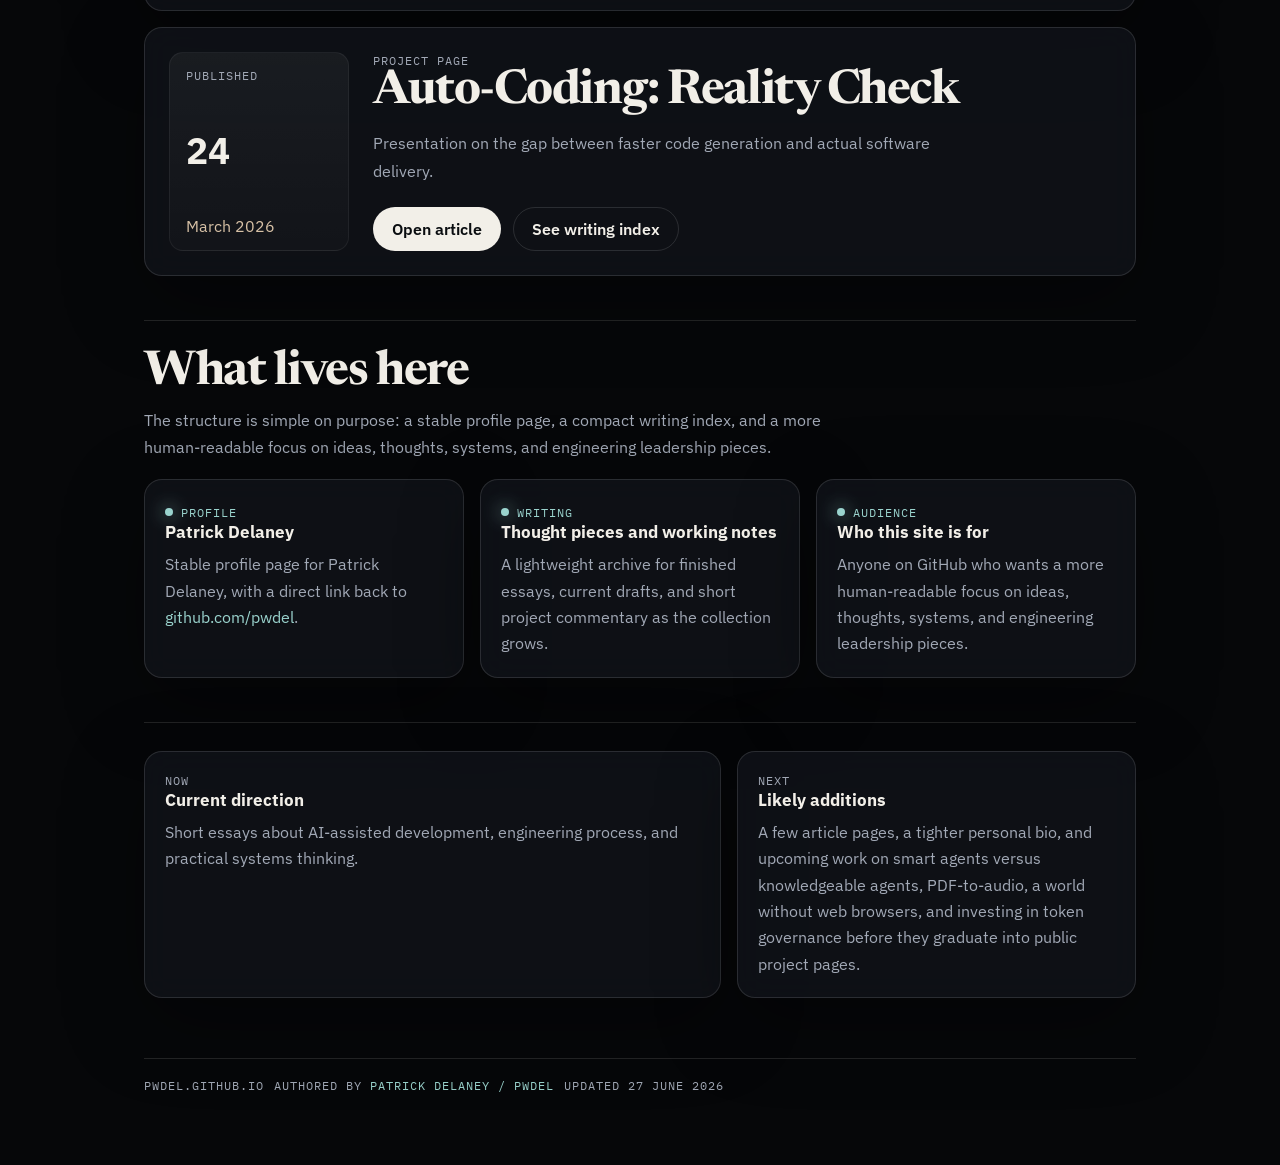
==== commit 07bf2f38: "Add writing pipeline items and local server CLI" ====
--- a/index.html
+++ b/index.html
@@ -138,7 +138,7 @@
         <article class="mini-card">
           <div class="meta">Next</div>
           <h3>Likely additions</h3>
-          <p>A few article pages, a tighter personal bio, and upcoming work on smart agents versus knowledgeable agents before it graduates into a public project page.</p>
+          <p>A few article pages, a tighter personal bio, and upcoming work on smart agents versus knowledgeable agents, PDF-to-audio, a world without web browsers, and investing in token governance before they graduate into public project pages.</p>
         </article>
       </section>
     </main>
@@ -147,7 +147,7 @@
       <div class="footer-note">
         <span>pwdel.github.io</span>
         <span>Authored by <a class="text-link" href="https://github.com/pwdel" rel="me">Patrick Delaney / pwdel</a></span>
-        <span>Updated 16 April 2026</span>
+        <span>Updated 27 June 2026</span>
       </div>
     </footer>
   </div>
